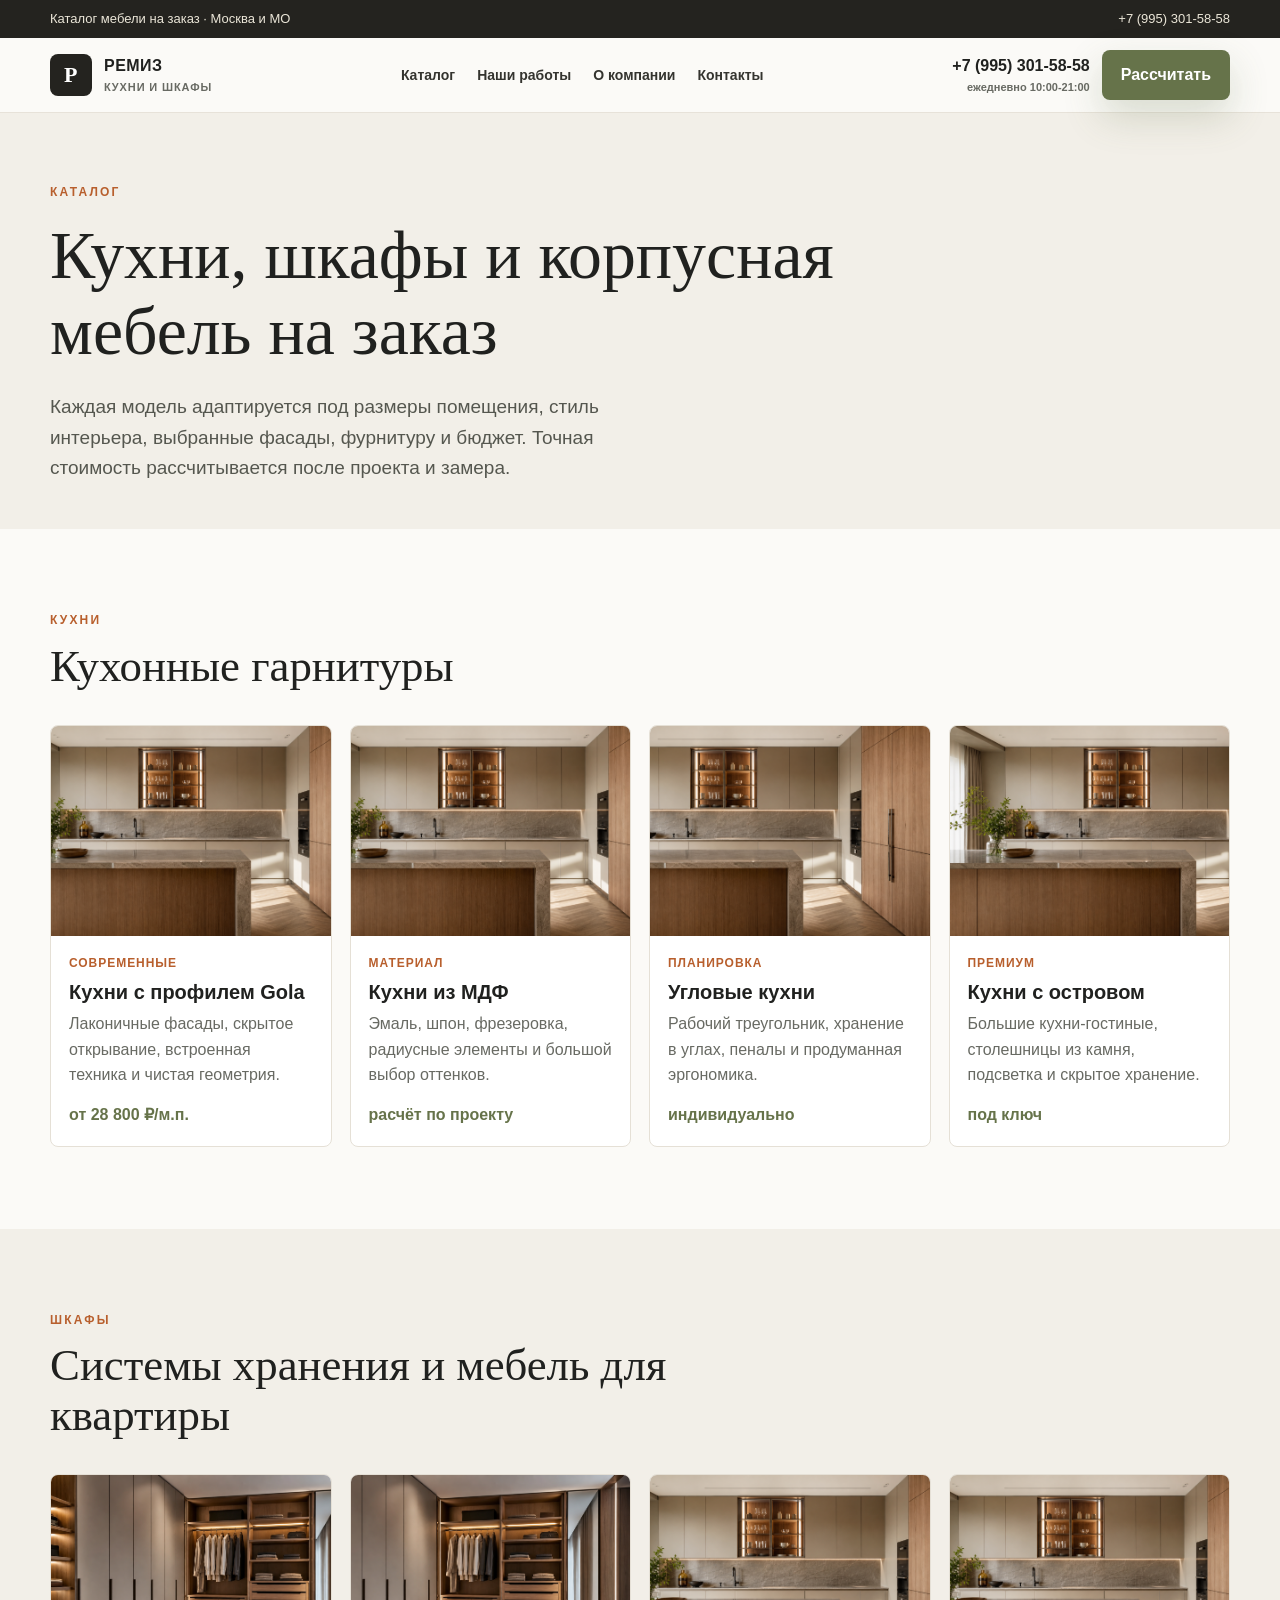
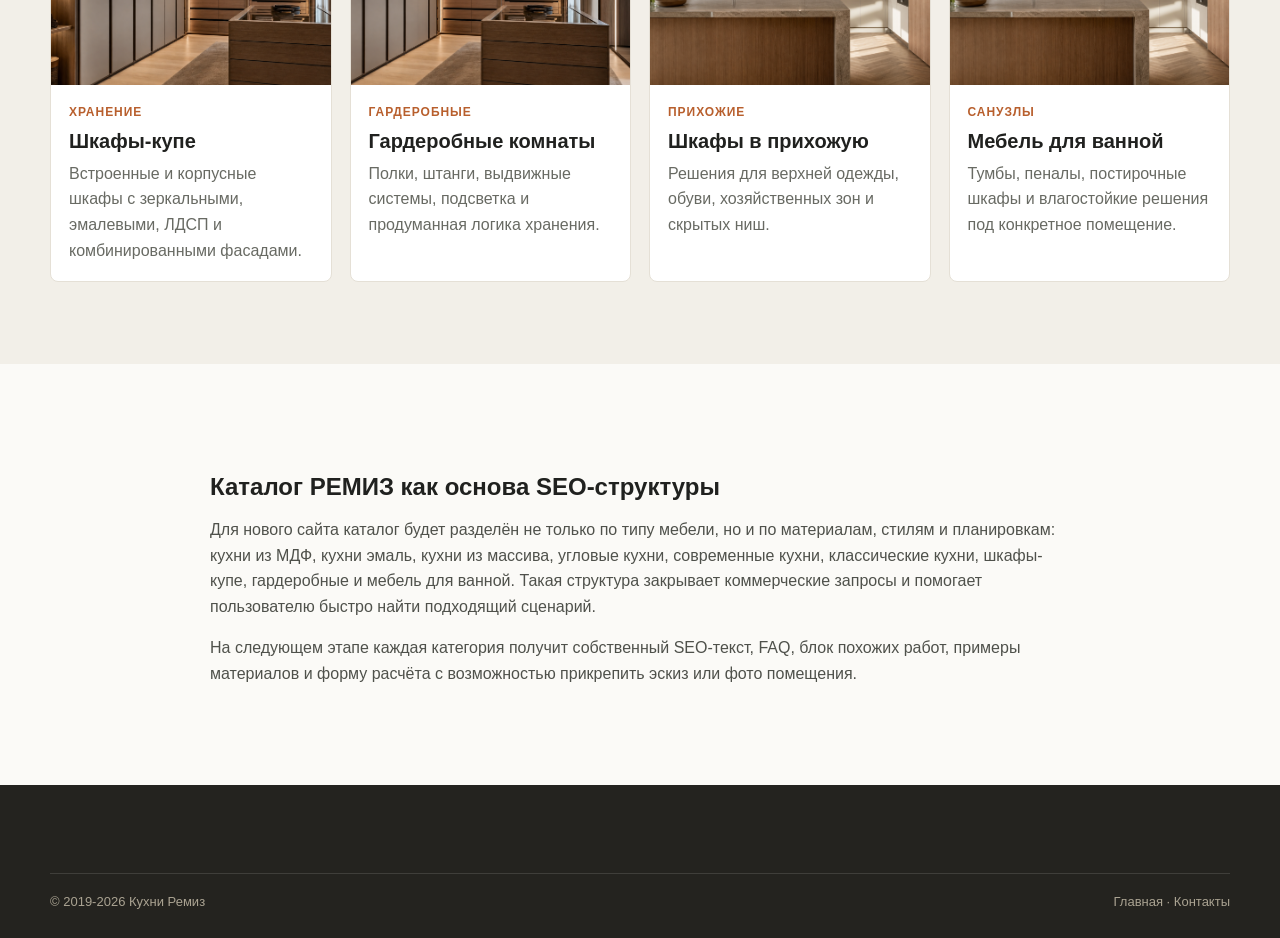
==== catalog/index.html @ f4a96357 "Launch Remiz website" ====
<!doctype html>
<html lang="ru">
<head>
  <meta charset="utf-8">
  <meta name="viewport" content="width=device-width, initial-scale=1">
  <title>Каталог кухонь и шкафов на заказ РЕМИЗ в Москве</title>
  <meta name="description" content="Каталог мебели РЕМИЗ: кухни, шкафы, гардеробные, прихожие, мебель для ванной и гостиные по индивидуальным размерам в Москве и МО.">
  <link rel="canonical" href="https://remizmebel.ru/catalog/">
  <link rel="stylesheet" href="../assets/css/remiz.css">
</head>
<body>
  <div class="topline"><div class="wrap"><span>Каталог мебели на заказ · Москва и МО</span><span>+7 (995) 301-58-58</span></div></div>
  <header class="site-header">
    <div class="wrap nav">
      <a class="brand" href="../"><span class="brand-mark">Р</span><span>РЕМИЗ<small>кухни и шкафы</small></span></a>
      <nav class="menu" aria-label="Главное меню"><a href="../catalog/">Каталог</a><a href="../portfolio/">Наши работы</a><a href="../o-kompanii/">О компании</a><a href="../kontakty/">Контакты</a></nav>
      <div class="header-actions"><a class="phone" href="tel:+79953015858">+7 (995) 301-58-58<small>ежедневно 10:00-21:00</small></a><a class="btn btn-primary" href="../#request">Рассчитать</a><button class="burger" type="button" aria-label="Открыть меню">☰</button></div>
    </div>
  </header>
  <main>
    <section class="page-hero">
      <div class="wrap">
        <div class="eyebrow">Каталог</div>
        <h1>Кухни, шкафы и корпусная мебель на заказ</h1>
        <p class="lead">Каждая модель адаптируется под размеры помещения, стиль интерьера, выбранные фасады, фурнитуру и бюджет. Точная стоимость рассчитывается после проекта и замера.</p>
      </div>
    </section>
    <section class="section">
      <div class="wrap">
        <div class="section-head"><div><div class="eyebrow">Кухни</div><h2>Кухонные гарнитуры</h2></div></div>
        <div class="catalog-grid">
          <article class="catalog-card"><div class="photo kitchen-1"></div><div class="body"><div class="meta">Современные</div><h3>Кухни с профилем Gola</h3><p>Лаконичные фасады, скрытое открывание, встроенная техника и чистая геометрия.</p><div class="price">от 28 800 ₽/м.п.</div></div></article>
          <article class="catalog-card"><div class="photo kitchen-2"></div><div class="body"><div class="meta">Материал</div><h3>Кухни из МДФ</h3><p>Эмаль, шпон, фрезеровка, радиусные элементы и большой выбор оттенков.</p><div class="price">расчёт по проекту</div></div></article>
          <article class="catalog-card"><div class="photo kitchen-3"></div><div class="body"><div class="meta">Планировка</div><h3>Угловые кухни</h3><p>Рабочий треугольник, хранение в углах, пеналы и продуманная эргономика.</p><div class="price">индивидуально</div></div></article>
          <article class="catalog-card"><div class="photo kitchen-4"></div><div class="body"><div class="meta">Премиум</div><h3>Кухни с островом</h3><p>Большие кухни-гостиные, столешницы из камня, подсветка и скрытое хранение.</p><div class="price">под ключ</div></div></article>
        </div>
      </div>
    </section>
    <section class="section section-soft">
      <div class="wrap">
        <div class="section-head"><div><div class="eyebrow">Шкафы</div><h2>Системы хранения и мебель для квартиры</h2></div></div>
        <div class="catalog-grid">
          <article class="catalog-card"><div class="photo kitchen-5"></div><div class="body"><div class="meta">Хранение</div><h3>Шкафы-купе</h3><p>Встроенные и корпусные шкафы с зеркальными, эмалевыми, ЛДСП и комбинированными фасадами.</p></div></article>
          <article class="catalog-card"><div class="photo kitchen-6"></div><div class="body"><div class="meta">Гардеробные</div><h3>Гардеробные комнаты</h3><p>Полки, штанги, выдвижные системы, подсветка и продуманная логика хранения.</p></div></article>
          <article class="catalog-card"><div class="photo kitchen-1"></div><div class="body"><div class="meta">Прихожие</div><h3>Шкафы в прихожую</h3><p>Решения для верхней одежды, обуви, хозяйственных зон и скрытых ниш.</p></div></article>
          <article class="catalog-card"><div class="photo kitchen-2"></div><div class="body"><div class="meta">Санузлы</div><h3>Мебель для ванной</h3><p>Тумбы, пеналы, постирочные шкафы и влагостойкие решения под конкретное помещение.</p></div></article>
        </div>
      </div>
    </section>
    <section class="section">
      <div class="wrap seo-text">
        <h2>Каталог РЕМИЗ как основа SEO-структуры</h2>
        <p>Для нового сайта каталог будет разделён не только по типу мебели, но и по материалам, стилям и планировкам: кухни из МДФ, кухни эмаль, кухни из массива, угловые кухни, современные кухни, классические кухни, шкафы-купе, гардеробные и мебель для ванной. Такая структура закрывает коммерческие запросы и помогает пользователю быстро найти подходящий сценарий.</p>
        <p>На следующем этапе каждая категория получит собственный SEO-текст, FAQ, блок похожих работ, примеры материалов и форму расчёта с возможностью прикрепить эскиз или фото помещения.</p>
      </div>
    </section>
  </main>
  <footer class="footer"><div class="wrap"><div class="footer-bottom"><span>© 2019-2026 Кухни Ремиз</span><span><a href="../">Главная</a> · <a href="../kontakty/">Контакты</a></span></div></div></footer>
  <script src="../assets/js/remiz.js" defer></script>
</body>
</html>
---- assets/css/remiz.css ----
:root {
  --ink: #20211f;
  --muted: #686a63;
  --line: #e5e0d6;
  --paper: #fbfaf7;
  --soft: #f2efe8;
  --dark: #24231f;
  --green: #66734a;
  --green-dark: #495535;
  --clay: #b85f2d;
  --gold: #c8a45d;
  --white: #fff;
  --radius: 8px;
  --shadow: 0 24px 70px rgba(36, 35, 31, .12);
}

* {
  box-sizing: border-box;
}

html {
  scroll-behavior: smooth;
}

body {
  margin: 0;
  color: var(--ink);
  background: var(--paper);
  font-family: Inter, "Segoe UI", Arial, sans-serif;
  line-height: 1.6;
  -webkit-font-smoothing: antialiased;
}

img {
  display: block;
  max-width: 100%;
}

a {
  color: inherit;
  text-decoration: none;
}

.wrap {
  width: min(1180px, calc(100% - 40px));
  margin: 0 auto;
}

.topline {
  background: var(--dark);
  color: #ebe6d8;
  font-size: 13px;
}

.topline .wrap {
  display: flex;
  min-height: 38px;
  align-items: center;
  justify-content: space-between;
  gap: 24px;
}

.site-header {
  position: sticky;
  top: 0;
  z-index: 20;
  background: rgba(251, 250, 247, .92);
  border-bottom: 1px solid rgba(229, 224, 214, .9);
  backdrop-filter: blur(16px);
}

.nav {
  display: flex;
  min-height: 74px;
  align-items: center;
  gap: 28px;
}

.brand {
  display: inline-flex;
  align-items: center;
  gap: 12px;
  min-width: max-content;
  font-weight: 800;
  letter-spacing: .03em;
}

.brand-mark {
  display: grid;
  width: 42px;
  height: 42px;
  place-items: center;
  border-radius: var(--radius);
  background: var(--dark);
  color: var(--white);
  font-family: Georgia, serif;
  font-size: 22px;
}

.brand small {
  display: block;
  color: var(--muted);
  font-size: 11px;
  font-weight: 600;
  letter-spacing: .08em;
  text-transform: uppercase;
}

.menu {
  display: flex;
  flex: 1;
  justify-content: center;
  gap: 22px;
  font-size: 14px;
  font-weight: 700;
}

.menu a {
  color: #34342f;
}

.menu a:hover,
.footer a:hover {
  color: var(--clay);
}

.header-actions {
  display: flex;
  align-items: center;
  gap: 12px;
}

.phone {
  text-align: right;
  font-weight: 800;
}

.phone small {
  display: block;
  color: var(--muted);
  font-size: 11px;
  font-weight: 600;
}

.btn {
  display: inline-flex;
  min-height: 44px;
  align-items: center;
  justify-content: center;
  border: 1px solid transparent;
  border-radius: var(--radius);
  padding: 11px 18px;
  font-weight: 800;
  cursor: pointer;
  transition: transform .18s ease, box-shadow .18s ease, background .18s ease;
}

.btn:hover {
  transform: translateY(-1px);
}

.btn-primary {
  background: var(--green);
  color: var(--white);
  box-shadow: 0 16px 38px rgba(102, 115, 74, .24);
}

.btn-primary:hover {
  background: var(--green-dark);
}

.btn-dark {
  background: var(--dark);
  color: var(--white);
}

.btn-outline {
  border-color: var(--dark);
  background: transparent;
  color: var(--dark);
}

.btn-light {
  background: var(--white);
  color: var(--dark);
}

.burger {
  display: none;
  width: 44px;
  height: 44px;
  border: 1px solid var(--line);
  border-radius: var(--radius);
  background: var(--white);
  font-size: 22px;
}

.hero {
  position: relative;
  overflow: hidden;
  background: linear-gradient(180deg, #f7f3ea 0%, var(--paper) 100%);
}

.hero-grid {
  display: grid;
  min-height: 660px;
  grid-template-columns: .92fr 1.08fr;
  align-items: center;
  gap: 44px;
  padding: 54px 0 42px;
}

.eyebrow {
  color: var(--clay);
  font-size: 12px;
  font-weight: 900;
  letter-spacing: .18em;
  text-transform: uppercase;
}

h1,
h2,
h3 {
  margin: 0;
  line-height: 1.12;
}

h1,
.display {
  font-family: Georgia, "Times New Roman", serif;
  font-weight: 500;
}

h1 {
  max-width: 700px;
  margin-top: 16px;
  font-size: clamp(38px, 5.3vw, 72px);
}

h1 span,
h2 span {
  color: var(--green);
}

.lead {
  max-width: 610px;
  margin: 22px 0 0;
  color: #55574f;
  font-size: 19px;
}

.hero-actions {
  display: flex;
  flex-wrap: wrap;
  gap: 12px;
  margin-top: 30px;
}

.hero-facts {
  display: grid;
  grid-template-columns: repeat(3, 1fr);
  gap: 12px;
  margin-top: 34px;
}

.fact {
  border: 1px solid var(--line);
  border-radius: var(--radius);
  background: rgba(255, 255, 255, .7);
  padding: 16px;
}

.fact b {
  display: block;
  color: var(--dark);
  font-size: 20px;
}

.fact span {
  color: var(--muted);
  font-size: 13px;
}

.hero-photo {
  position: relative;
  overflow: hidden;
  min-height: 510px;
  border-radius: 0 0 0 64px;
  box-shadow: var(--shadow);
}

.hero-photo img {
  width: 100%;
  height: 100%;
  min-height: 510px;
  object-fit: cover;
}

.hero-badge {
  position: absolute;
  right: 18px;
  bottom: 18px;
  width: min(330px, calc(100% - 36px));
  border: 1px solid rgba(255, 255, 255, .55);
  border-radius: var(--radius);
  background: rgba(255, 255, 255, .86);
  padding: 18px;
  backdrop-filter: blur(12px);
}

.hero-badge b {
  display: block;
  margin-bottom: 4px;
}

.section {
  padding: 82px 0;
}

.section-soft {
  background: var(--soft);
}

.section-dark {
  background: var(--dark);
  color: var(--white);
}

.section-head {
  display: flex;
  align-items: end;
  justify-content: space-between;
  gap: 24px;
  margin-bottom: 34px;
}

.section-head h2 {
  max-width: 720px;
  margin-top: 10px;
  font-family: Georgia, "Times New Roman", serif;
  font-size: clamp(29px, 3.5vw, 46px);
  font-weight: 500;
}

.section-head p {
  max-width: 520px;
  margin: 10px 0 0;
  color: var(--muted);
}

.section-dark .section-head p,
.section-dark .muted {
  color: #c7c1b3;
}

.trust-grid,
.audience-grid,
.catalog-grid,
.portfolio-grid,
.material-grid,
.review-grid,
.blog-grid {
  display: grid;
  gap: 18px;
}

.trust-grid {
  grid-template-columns: repeat(4, 1fr);
}

.trust-item,
.audience,
.catalog-card,
.project-card,
.material,
.review,
.article,
.contact-panel,
.form-panel {
  border: 1px solid var(--line);
  border-radius: var(--radius);
  background: var(--white);
}

.trust-item {
  padding: 24px;
}

.trust-item .num {
  color: var(--green);
  font-family: Georgia, serif;
  font-size: 34px;
}

.trust-item h3 {
  margin: 8px 0 6px;
  font-size: 18px;
}

.trust-item p,
.catalog-card p,
.project-card p,
.material p,
.review p,
.article p,
.contact-panel p {
  color: var(--muted);
  margin: 0;
}

.audience-grid {
  grid-template-columns: repeat(3, 1fr);
}

.audience {
  padding: 28px;
  background: transparent;
}

.audience h3 {
  margin-bottom: 10px;
  font-size: 24px;
}

.catalog-grid {
  grid-template-columns: repeat(4, 1fr);
}

.catalog-card {
  overflow: hidden;
}

.photo {
  min-height: 210px;
  background: var(--soft) center / cover;
}

.photo.kitchen-1 { background-image: url("../images/kitchen-modern-placeholder.png"); }
.photo.kitchen-2 { background-image: url("../images/kitchen-modern-placeholder.png"); background-position: center 42%; }
.photo.kitchen-3 { background-image: url("../images/kitchen-modern-placeholder.png"); background-position: right center; }
.photo.kitchen-4 { background-image: url("../images/kitchen-modern-placeholder.png"); background-position: left center; }
.photo.kitchen-5 { background-image: url("../images/wardrobe-placeholder.png"); }
.photo.kitchen-6 { background-image: url("../images/wardrobe-placeholder.png"); background-position: right center; }

.catalog-card .body,
.project-card .body,
.article .body {
  padding: 18px;
}

.meta {
  color: var(--clay);
  font-size: 12px;
  font-weight: 900;
  letter-spacing: .08em;
  text-transform: uppercase;
}

.catalog-card h3,
.project-card h3,
.article h3 {
  margin: 8px 0 8px;
  font-size: 20px;
}

.price {
  margin-top: 14px;
  color: var(--green);
  font-weight: 900;
}

.portfolio-grid {
  grid-template-columns: repeat(3, 1fr);
}

.project-card {
  overflow: hidden;
}

.project-card .specs {
  display: grid;
  gap: 8px;
  margin-top: 14px;
  color: var(--muted);
  font-size: 14px;
}

.calculator {
  display: grid;
  grid-template-columns: .9fr 1.1fr;
  gap: 34px;
  align-items: start;
}

.calc-panel {
  border-radius: var(--radius);
  background: var(--white);
  padding: 26px;
  color: var(--ink);
  box-shadow: var(--shadow);
}

.calc-row {
  margin-top: 18px;
}

.calc-row label {
  display: block;
  margin-bottom: 8px;
  font-size: 13px;
  font-weight: 900;
}

.chips {
  display: flex;
  flex-wrap: wrap;
  gap: 8px;
}

.chip {
  border: 1px solid var(--line);
  border-radius: var(--radius);
  background: var(--paper);
  padding: 9px 12px;
  font-weight: 800;
  cursor: pointer;
}

.chip.is-active {
  border-color: var(--green);
  background: #eef2e4;
  color: var(--green-dark);
}

.range-line {
  display: flex;
  align-items: center;
  justify-content: space-between;
  gap: 14px;
  margin-top: 22px;
  border-top: 1px solid var(--line);
  padding-top: 18px;
}

.range-line strong {
  color: var(--green);
  font-size: 28px;
}

.steps {
  display: grid;
  gap: 12px;
}

.step {
  display: grid;
  grid-template-columns: 48px 1fr;
  gap: 14px;
  align-items: start;
}

.step b {
  display: grid;
  width: 48px;
  height: 48px;
  place-items: center;
  border: 1px solid rgba(255, 255, 255, .16);
  border-radius: 50%;
  color: var(--gold);
  font-family: Georgia, serif;
}

.step h3 {
  color: var(--white);
  font-size: 18px;
}

.material-grid {
  grid-template-columns: repeat(3, 1fr);
}

.material {
  padding: 22px;
}

.material h3 {
  margin-bottom: 8px;
}

.review-grid {
  grid-template-columns: repeat(3, 1fr);
}

.review {
  padding: 24px;
}

.stars {
  color: var(--clay);
  letter-spacing: .1em;
  font-weight: 900;
}

.review footer {
  margin-top: 18px;
  color: var(--ink);
  font-weight: 900;
}

.blog-grid {
  grid-template-columns: 1.2fr 1fr 1fr;
}

.article {
  padding: 0;
}

.article.featured {
  grid-row: span 2;
}

.article.featured .photo {
  min-height: 320px;
}

.cta-band {
  display: grid;
  grid-template-columns: 1fr auto;
  gap: 24px;
  align-items: center;
  border-radius: var(--radius);
  background: var(--green);
  color: var(--white);
  padding: 34px;
}

.cta-band h2 {
  font-family: Georgia, serif;
  font-size: clamp(28px, 3vw, 40px);
}

.contact-grid {
  display: grid;
  grid-template-columns: .9fr 1.1fr;
  gap: 22px;
}

.contact-panel,
.form-panel {
  padding: 28px;
}

.contact-line {
  padding: 16px 0;
  border-top: 1px solid var(--line);
}

.contact-line b {
  display: block;
}

.contact-line span {
  color: var(--muted);
}

.form-grid {
  display: grid;
  grid-template-columns: 1fr 1fr;
  gap: 14px;
}

.field {
  display: grid;
  gap: 7px;
}

.field.full {
  grid-column: 1 / -1;
}

.field label {
  font-size: 13px;
  font-weight: 900;
}

.field input,
.field select,
.field textarea {
  width: 100%;
  border: 1px solid var(--line);
  border-radius: var(--radius);
  background: var(--paper);
  padding: 13px 12px;
  color: var(--ink);
  font: inherit;
}

.field input:focus,
.field select:focus,
.field textarea:focus {
  outline: 2px solid rgba(102, 115, 74, .22);
  border-color: var(--green);
}

.policy {
  color: var(--muted);
  font-size: 12px;
}

.page-hero {
  padding: 70px 0 46px;
  background: var(--soft);
}

.page-hero h1 {
  max-width: 850px;
}

.seo-text {
  max-width: 860px;
  color: #4f514b;
}

.seo-text h2,
.seo-text h3 {
  margin-top: 28px;
  color: var(--ink);
}

.footer {
  background: var(--dark);
  color: #d7d0c0;
  padding: 54px 0 26px;
}

.footer-grid {
  display: grid;
  grid-template-columns: 1.4fr 1fr 1fr 1fr;
  gap: 30px;
}

.footer h3 {
  color: var(--white);
  font-size: 16px;
}

.footer ul {
  margin: 14px 0 0;
  padding: 0;
  list-style: none;
}

.footer li {
  margin: 8px 0;
}

.footer-bottom {
  display: flex;
  justify-content: space-between;
  gap: 20px;
  margin-top: 34px;
  border-top: 1px solid rgba(255, 255, 255, .12);
  padding-top: 18px;
  color: #aaa392;
  font-size: 13px;
}

@media (max-width: 980px) {
  .menu,
  .phone {
    display: none;
  }

  .burger {
    display: inline-grid;
    place-items: center;
  }

  .menu.is-open {
    position: absolute;
    top: 74px;
    right: 20px;
    left: 20px;
    display: grid;
    justify-content: stretch;
    gap: 0;
    border: 1px solid var(--line);
    border-radius: var(--radius);
    background: var(--white);
    box-shadow: var(--shadow);
  }

  .menu.is-open a {
    padding: 14px 18px;
    border-bottom: 1px solid var(--line);
  }

  .hero-grid,
  .calculator,
  .contact-grid {
    grid-template-columns: 1fr;
  }

  .hero-grid {
    min-height: auto;
  }

  .hero-photo,
  .hero-photo img {
    min-height: 420px;
  }

  .trust-grid,
  .catalog-grid,
  .portfolio-grid,
  .material-grid,
  .review-grid,
  .blog-grid,
  .footer-grid {
    grid-template-columns: 1fr 1fr;
  }

  .audience-grid {
    grid-template-columns: 1fr;
  }

  .article.featured {
    grid-row: auto;
  }
}

@media (max-width: 640px) {
  .wrap {
    width: min(100% - 28px, 1180px);
  }

  .topline .wrap,
  .section-head,
  .cta-band,
  .footer-bottom,
  .range-line {
    align-items: start;
    flex-direction: column;
    display: flex;
  }

  .hero-grid {
    padding-top: 34px;
  }

  .hero-facts,
  .trust-grid,
  .catalog-grid,
  .portfolio-grid,
  .material-grid,
  .review-grid,
  .blog-grid,
  .footer-grid,
  .form-grid {
    grid-template-columns: 1fr;
  }

  .header-actions .btn {
    display: none;
  }

  .section {
    padding: 58px 0;
  }
}
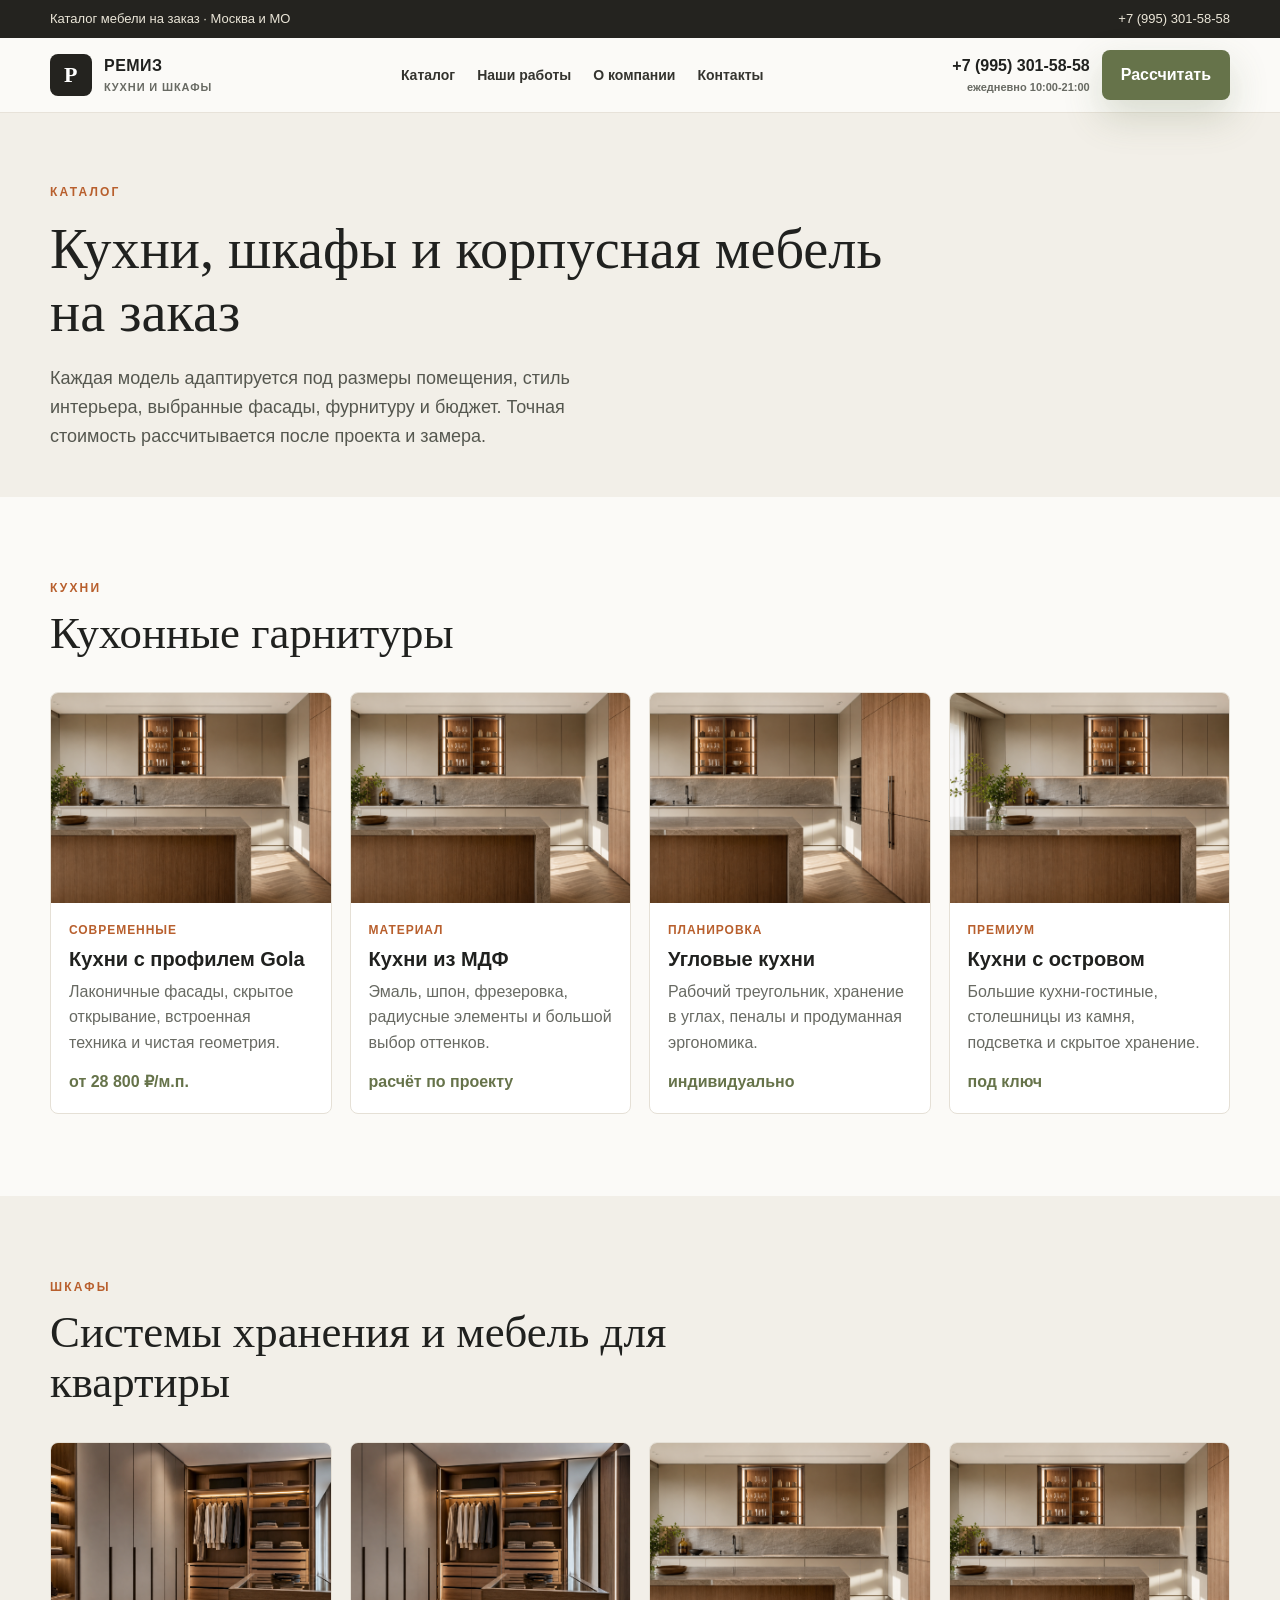
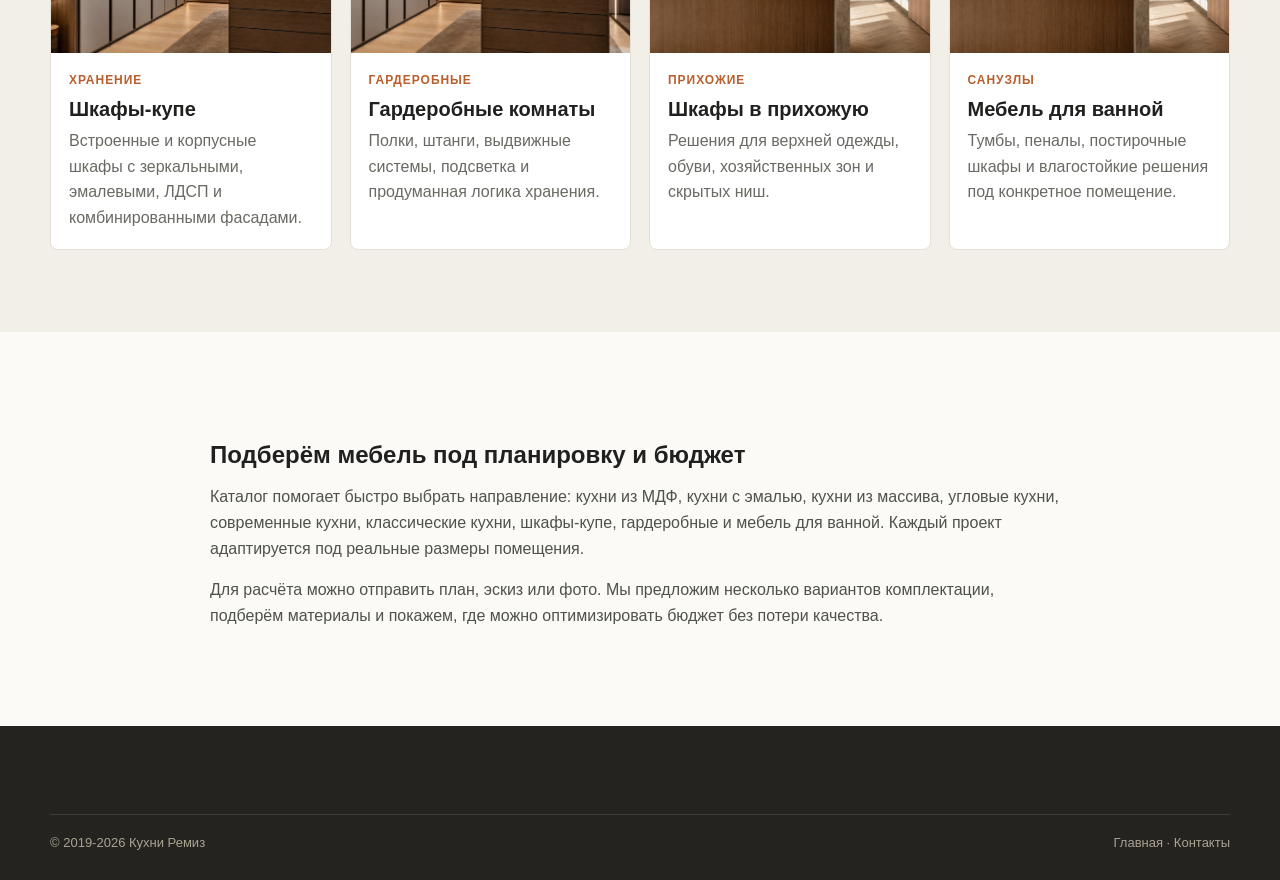
==== commit 05d7e5f8: "Polish homepage copy and layout" ====
--- a/catalog/index.html
+++ b/catalog/index.html
@@ -48,10 +48,10 @@
       </div>
     </section>
     <section class="section">
-      <div class="wrap seo-text">
-        <h2>Каталог РЕМИЗ как основа SEO-структуры</h2>
-        <p>Для нового сайта каталог будет разделён не только по типу мебели, но и по материалам, стилям и планировкам: кухни из МДФ, кухни эмаль, кухни из массива, угловые кухни, современные кухни, классические кухни, шкафы-купе, гардеробные и мебель для ванной. Такая структура закрывает коммерческие запросы и помогает пользователю быстро найти подходящий сценарий.</p>
-        <p>На следующем этапе каждая категория получит собственный SEO-текст, FAQ, блок похожих работ, примеры материалов и форму расчёта с возможностью прикрепить эскиз или фото помещения.</p>
+      <div class="wrap content-text">
+        <h2>Подберём мебель под планировку и бюджет</h2>
+        <p>Каталог помогает быстро выбрать направление: кухни из МДФ, кухни с эмалью, кухни из массива, угловые кухни, современные кухни, классические кухни, шкафы-купе, гардеробные и мебель для ванной. Каждый проект адаптируется под реальные размеры помещения.</p>
+        <p>Для расчёта можно отправить план, эскиз или фото. Мы предложим несколько вариантов комплектации, подберём материалы и покажем, где можно оптимизировать бюджет без потери качества.</p>
       </div>
     </section>
   </main>
--- a/assets/css/remiz.css
+++ b/assets/css/remiz.css
@@ -203,11 +203,11 @@
 
 .hero-grid {
   display: grid;
-  min-height: 660px;
-  grid-template-columns: .92fr 1.08fr;
-  align-items: center;
-  gap: 44px;
-  padding: 54px 0 42px;
+  min-height: 600px;
+  grid-template-columns: .86fr 1.14fr;
+  align-items: start;
+  gap: 34px;
+  padding: 46px 0 44px;
 }
 
 .eyebrow {
@@ -232,9 +232,9 @@
 }
 
 h1 {
-  max-width: 700px;
+  max-width: 640px;
   margin-top: 16px;
-  font-size: clamp(38px, 5.3vw, 72px);
+  font-size: clamp(34px, 4.4vw, 60px);
 }
 
 h1 span,
@@ -243,17 +243,18 @@
 }
 
 .lead {
-  max-width: 610px;
-  margin: 22px 0 0;
+  max-width: 560px;
+  margin: 20px 0 0;
   color: #55574f;
-  font-size: 19px;
+  font-size: 18px;
 }
 
 .hero-actions {
   display: flex;
   flex-wrap: wrap;
   gap: 12px;
-  margin-top: 30px;
+  align-items: center;
+  margin-top: 28px;
 }
 
 .hero-facts {
@@ -284,15 +285,16 @@
 .hero-photo {
   position: relative;
   overflow: hidden;
-  min-height: 510px;
-  border-radius: 0 0 0 64px;
+  min-height: 480px;
+  margin-top: 12px;
+  border-radius: 0 0 0 48px;
   box-shadow: var(--shadow);
 }
 
 .hero-photo img {
   width: 100%;
   height: 100%;
-  min-height: 510px;
+  min-height: 480px;
   object-fit: cover;
 }
 
@@ -326,6 +328,12 @@
   color: var(--white);
 }
 
+.section-calc {
+  background:
+    linear-gradient(135deg, rgba(102, 115, 74, .1), rgba(184, 95, 45, .08)),
+    var(--soft);
+}
+
 .section-head {
   display: flex;
   align-items: end;
@@ -351,6 +359,10 @@
 .section-dark .section-head p,
 .section-dark .muted {
   color: #c7c1b3;
+}
+
+.section-calc .muted {
+  color: #5d6058;
 }
 
 .trust-grid,
@@ -487,15 +499,23 @@
 
 .calculator {
   display: grid;
-  grid-template-columns: .9fr 1.1fr;
-  gap: 34px;
-  align-items: start;
+  grid-template-columns: .92fr 1.08fr;
+  gap: 30px;
+  align-items: stretch;
+}
+
+.calculator > div:first-child {
+  border: 1px solid var(--line);
+  border-radius: var(--radius);
+  background: rgba(255, 255, 255, .64);
+  padding: 30px;
 }
 
 .calc-panel {
+  align-self: center;
   border-radius: var(--radius);
   background: var(--white);
-  padding: 26px;
+  padding: 30px;
   color: var(--ink);
   box-shadow: var(--shadow);
 }
@@ -543,13 +563,16 @@
 }
 
 .range-line strong {
+  display: block;
   color: var(--green);
   font-size: 28px;
+  line-height: 1.15;
 }
 
 .steps {
   display: grid;
-  gap: 12px;
+  gap: 14px;
+  margin-top: 26px;
 }
 
 .step {
@@ -564,14 +587,16 @@
   width: 48px;
   height: 48px;
   place-items: center;
-  border: 1px solid rgba(255, 255, 255, .16);
+  border: 1px solid rgba(102, 115, 74, .3);
   border-radius: 50%;
-  color: var(--gold);
+  background: #eef2e4;
+  color: var(--green-dark);
   font-family: Georgia, serif;
+  font-weight: 800;
 }
 
 .step h3 {
-  color: var(--white);
+  color: var(--ink);
   font-size: 18px;
 }
 
@@ -647,7 +672,8 @@
 
 .contact-panel,
 .form-panel {
-  padding: 28px;
+  padding: 30px;
+  box-shadow: 0 18px 55px rgba(36, 35, 31, .06);
 }
 
 .contact-line {
@@ -695,6 +721,15 @@
   font: inherit;
 }
 
+.field textarea {
+  min-height: 128px;
+  resize: vertical;
+}
+
+.form-panel .btn {
+  margin-top: 2px;
+}
+
 .field input:focus,
 .field select:focus,
 .field textarea:focus {
@@ -705,6 +740,7 @@
 .policy {
   color: var(--muted);
   font-size: 12px;
+  margin: 12px 0 0;
 }
 
 .page-hero {
@@ -716,13 +752,13 @@
   max-width: 850px;
 }
 
-.seo-text {
+.content-text {
   max-width: 860px;
   color: #4f514b;
 }
 
-.seo-text h2,
-.seo-text h3 {
+.content-text h2,
+.content-text h3 {
   margin-top: 28px;
   color: var(--ink);
 }
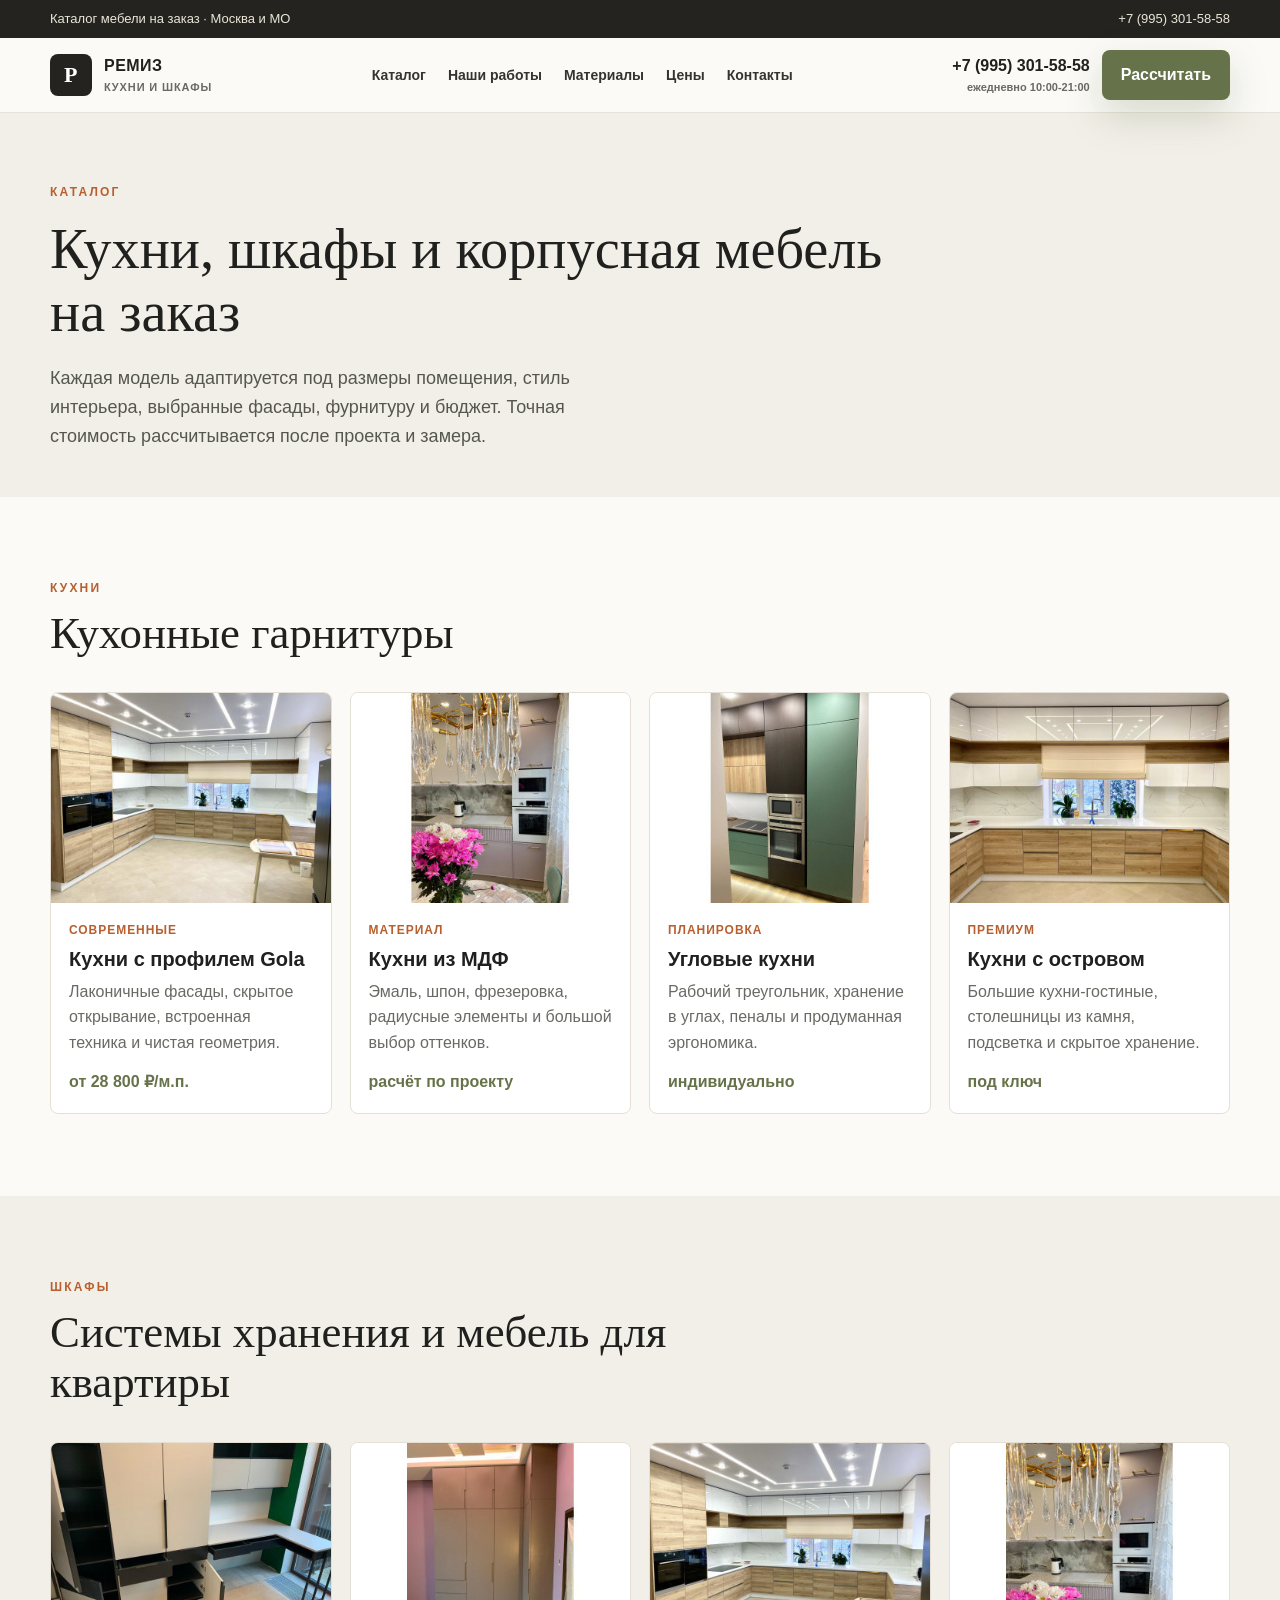
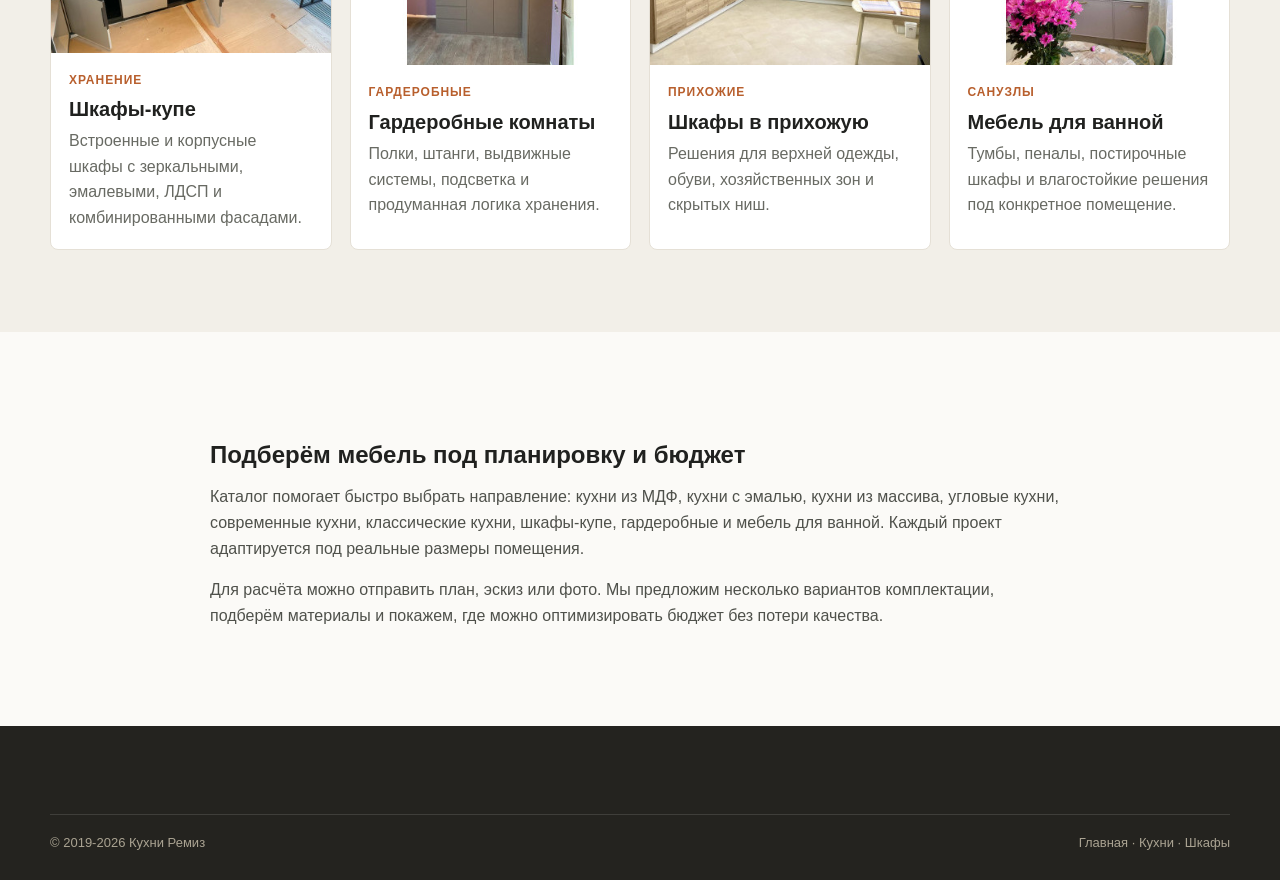
==== commit 41920b10: "Build SEO section structure" ====
--- a/catalog/index.html
+++ b/catalog/index.html
@@ -13,7 +13,7 @@
   <header class="site-header">
     <div class="wrap nav">
       <a class="brand" href="../"><span class="brand-mark">Р</span><span>РЕМИЗ<small>кухни и шкафы</small></span></a>
-      <nav class="menu" aria-label="Главное меню"><a href="../catalog/">Каталог</a><a href="../portfolio/">Наши работы</a><a href="../o-kompanii/">О компании</a><a href="../kontakty/">Контакты</a></nav>
+      <nav class="menu" aria-label="Главное меню"><a href="../catalog/">Каталог</a><a href="../portfolio/">Наши работы</a><a href="../materialy/">Материалы</a><a href="../ceny/">Цены</a><a href="../kontakty/">Контакты</a></nav>
       <div class="header-actions"><a class="phone" href="tel:+79953015858">+7 (995) 301-58-58<small>ежедневно 10:00-21:00</small></a><a class="btn btn-primary" href="../#request">Рассчитать</a><button class="burger" type="button" aria-label="Открыть меню">☰</button></div>
     </div>
   </header>
@@ -29,10 +29,10 @@
       <div class="wrap">
         <div class="section-head"><div><div class="eyebrow">Кухни</div><h2>Кухонные гарнитуры</h2></div></div>
         <div class="catalog-grid">
-          <article class="catalog-card"><div class="photo kitchen-1"></div><div class="body"><div class="meta">Современные</div><h3>Кухни с профилем Gola</h3><p>Лаконичные фасады, скрытое открывание, встроенная техника и чистая геометрия.</p><div class="price">от 28 800 ₽/м.п.</div></div></article>
-          <article class="catalog-card"><div class="photo kitchen-2"></div><div class="body"><div class="meta">Материал</div><h3>Кухни из МДФ</h3><p>Эмаль, шпон, фрезеровка, радиусные элементы и большой выбор оттенков.</p><div class="price">расчёт по проекту</div></div></article>
-          <article class="catalog-card"><div class="photo kitchen-3"></div><div class="body"><div class="meta">Планировка</div><h3>Угловые кухни</h3><p>Рабочий треугольник, хранение в углах, пеналы и продуманная эргономика.</p><div class="price">индивидуально</div></div></article>
-          <article class="catalog-card"><div class="photo kitchen-4"></div><div class="body"><div class="meta">Премиум</div><h3>Кухни с островом</h3><p>Большие кухни-гостиные, столешницы из камня, подсветка и скрытое хранение.</p><div class="price">под ключ</div></div></article>
+          <article class="catalog-card"><a class="card-link" href="kuhni/"><div class="photo kitchen-1"></div><div class="body"><div class="meta">Современные</div><h3>Кухни с профилем Gola</h3><p>Лаконичные фасады, скрытое открывание, встроенная техника и чистая геометрия.</p><div class="price">от 28 800 ₽/м.п.</div></div></a></article>
+          <article class="catalog-card"><a class="card-link" href="kuhni/"><div class="photo kitchen-2"></div><div class="body"><div class="meta">Материал</div><h3>Кухни из МДФ</h3><p>Эмаль, шпон, фрезеровка, радиусные элементы и большой выбор оттенков.</p><div class="price">расчёт по проекту</div></div></a></article>
+          <article class="catalog-card"><a class="card-link" href="kuhni/"><div class="photo kitchen-3"></div><div class="body"><div class="meta">Планировка</div><h3>Угловые кухни</h3><p>Рабочий треугольник, хранение в углах, пеналы и продуманная эргономика.</p><div class="price">индивидуально</div></div></a></article>
+          <article class="catalog-card"><a class="card-link" href="kuhni/"><div class="photo kitchen-4"></div><div class="body"><div class="meta">Премиум</div><h3>Кухни с островом</h3><p>Большие кухни-гостиные, столешницы из камня, подсветка и скрытое хранение.</p><div class="price">под ключ</div></div></a></article>
         </div>
       </div>
     </section>
@@ -40,10 +40,10 @@
       <div class="wrap">
         <div class="section-head"><div><div class="eyebrow">Шкафы</div><h2>Системы хранения и мебель для квартиры</h2></div></div>
         <div class="catalog-grid">
-          <article class="catalog-card"><div class="photo kitchen-5"></div><div class="body"><div class="meta">Хранение</div><h3>Шкафы-купе</h3><p>Встроенные и корпусные шкафы с зеркальными, эмалевыми, ЛДСП и комбинированными фасадами.</p></div></article>
-          <article class="catalog-card"><div class="photo kitchen-6"></div><div class="body"><div class="meta">Гардеробные</div><h3>Гардеробные комнаты</h3><p>Полки, штанги, выдвижные системы, подсветка и продуманная логика хранения.</p></div></article>
-          <article class="catalog-card"><div class="photo kitchen-1"></div><div class="body"><div class="meta">Прихожие</div><h3>Шкафы в прихожую</h3><p>Решения для верхней одежды, обуви, хозяйственных зон и скрытых ниш.</p></div></article>
-          <article class="catalog-card"><div class="photo kitchen-2"></div><div class="body"><div class="meta">Санузлы</div><h3>Мебель для ванной</h3><p>Тумбы, пеналы, постирочные шкафы и влагостойкие решения под конкретное помещение.</p></div></article>
+          <article class="catalog-card"><a class="card-link" href="shkafy/"><div class="photo kitchen-5"></div><div class="body"><div class="meta">Хранение</div><h3>Шкафы-купе</h3><p>Встроенные и корпусные шкафы с зеркальными, эмалевыми, ЛДСП и комбинированными фасадами.</p></div></a></article>
+          <article class="catalog-card"><a class="card-link" href="shkafy/"><div class="photo kitchen-6"></div><div class="body"><div class="meta">Гардеробные</div><h3>Гардеробные комнаты</h3><p>Полки, штанги, выдвижные системы, подсветка и продуманная логика хранения.</p></div></a></article>
+          <article class="catalog-card"><a class="card-link" href="shkafy/"><div class="photo kitchen-1"></div><div class="body"><div class="meta">Прихожие</div><h3>Шкафы в прихожую</h3><p>Решения для верхней одежды, обуви, хозяйственных зон и скрытых ниш.</p></div></a></article>
+          <article class="catalog-card"><a class="card-link" href="../#request"><div class="photo kitchen-2"></div><div class="body"><div class="meta">Санузлы</div><h3>Мебель для ванной</h3><p>Тумбы, пеналы, постирочные шкафы и влагостойкие решения под конкретное помещение.</p></div></a></article>
         </div>
       </div>
     </section>
@@ -55,7 +55,7 @@
       </div>
     </section>
   </main>
-  <footer class="footer"><div class="wrap"><div class="footer-bottom"><span>© 2019-2026 Кухни Ремиз</span><span><a href="../">Главная</a> · <a href="../kontakty/">Контакты</a></span></div></div></footer>
+  <footer class="footer"><div class="wrap"><div class="footer-bottom"><span>© 2019-2026 Кухни Ремиз</span><span><a href="../">Главная</a> · <a href="kuhni/">Кухни</a> · <a href="shkafy/">Шкафы</a></span></div></div></footer>
   <script src="../assets/js/remiz.js" defer></script>
 </body>
 </html>
--- a/assets/css/remiz.css
+++ b/assets/css/remiz.css
@@ -251,24 +251,30 @@
 
 .hero-actions {
   display: flex;
-  flex-wrap: wrap;
+  flex-wrap: nowrap;
   gap: 12px;
   align-items: center;
   margin-top: 28px;
 }
 
+.hero-actions .btn {
+  white-space: nowrap;
+}
+
 .hero-facts {
   display: grid;
+  grid-column: 1 / -1;
   grid-template-columns: repeat(3, 1fr);
-  gap: 12px;
-  margin-top: 34px;
+  gap: 18px;
+  margin-top: 4px;
 }
 
 .fact {
   border: 1px solid var(--line);
   border-radius: var(--radius);
   background: rgba(255, 255, 255, .7);
-  padding: 16px;
+  padding: 18px 22px;
+  min-height: 108px;
 }
 
 .fact b {
@@ -442,17 +448,24 @@
   overflow: hidden;
 }
 
+.card-link {
+  color: inherit;
+  display: grid;
+  min-height: 100%;
+  text-decoration: none;
+}
+
 .photo {
   min-height: 210px;
   background: var(--soft) center / cover;
 }
 
-.photo.kitchen-1 { background-image: url("../images/kitchen-modern-placeholder.png"); }
-.photo.kitchen-2 { background-image: url("../images/kitchen-modern-placeholder.png"); background-position: center 42%; }
-.photo.kitchen-3 { background-image: url("../images/kitchen-modern-placeholder.png"); background-position: right center; }
-.photo.kitchen-4 { background-image: url("../images/kitchen-modern-placeholder.png"); background-position: left center; }
-.photo.kitchen-5 { background-image: url("../images/wardrobe-placeholder.png"); }
-.photo.kitchen-6 { background-image: url("../images/wardrobe-placeholder.png"); background-position: right center; }
+.photo.kitchen-1 { background-image: url("../images/projects/real-kitchen-tss-1.jpg"); }
+.photo.kitchen-2 { background-image: url("../images/projects/real-kitchen-velvet-1.jpg"); background-position: center 42%; }
+.photo.kitchen-3 { background-image: url("../images/projects/real-kitchen-fenix-1.jpg"); background-position: center; }
+.photo.kitchen-4 { background-image: url("../images/projects/real-kitchen-tss-2.jpg"); background-position: center; }
+.photo.kitchen-5 { background-image: url("../images/projects/real-wardrobe-bravo-1.jpg"); background-position: center; }
+.photo.kitchen-6 { background-image: url("../images/projects/real-wardrobe-integro-1.jpg"); background-position: center; }
 
 .catalog-card .body,
 .project-card .body,
@@ -884,6 +897,10 @@
     padding-top: 34px;
   }
 
+  .hero-actions {
+    flex-wrap: wrap;
+  }
+
   .hero-facts,
   .trust-grid,
   .catalog-grid,
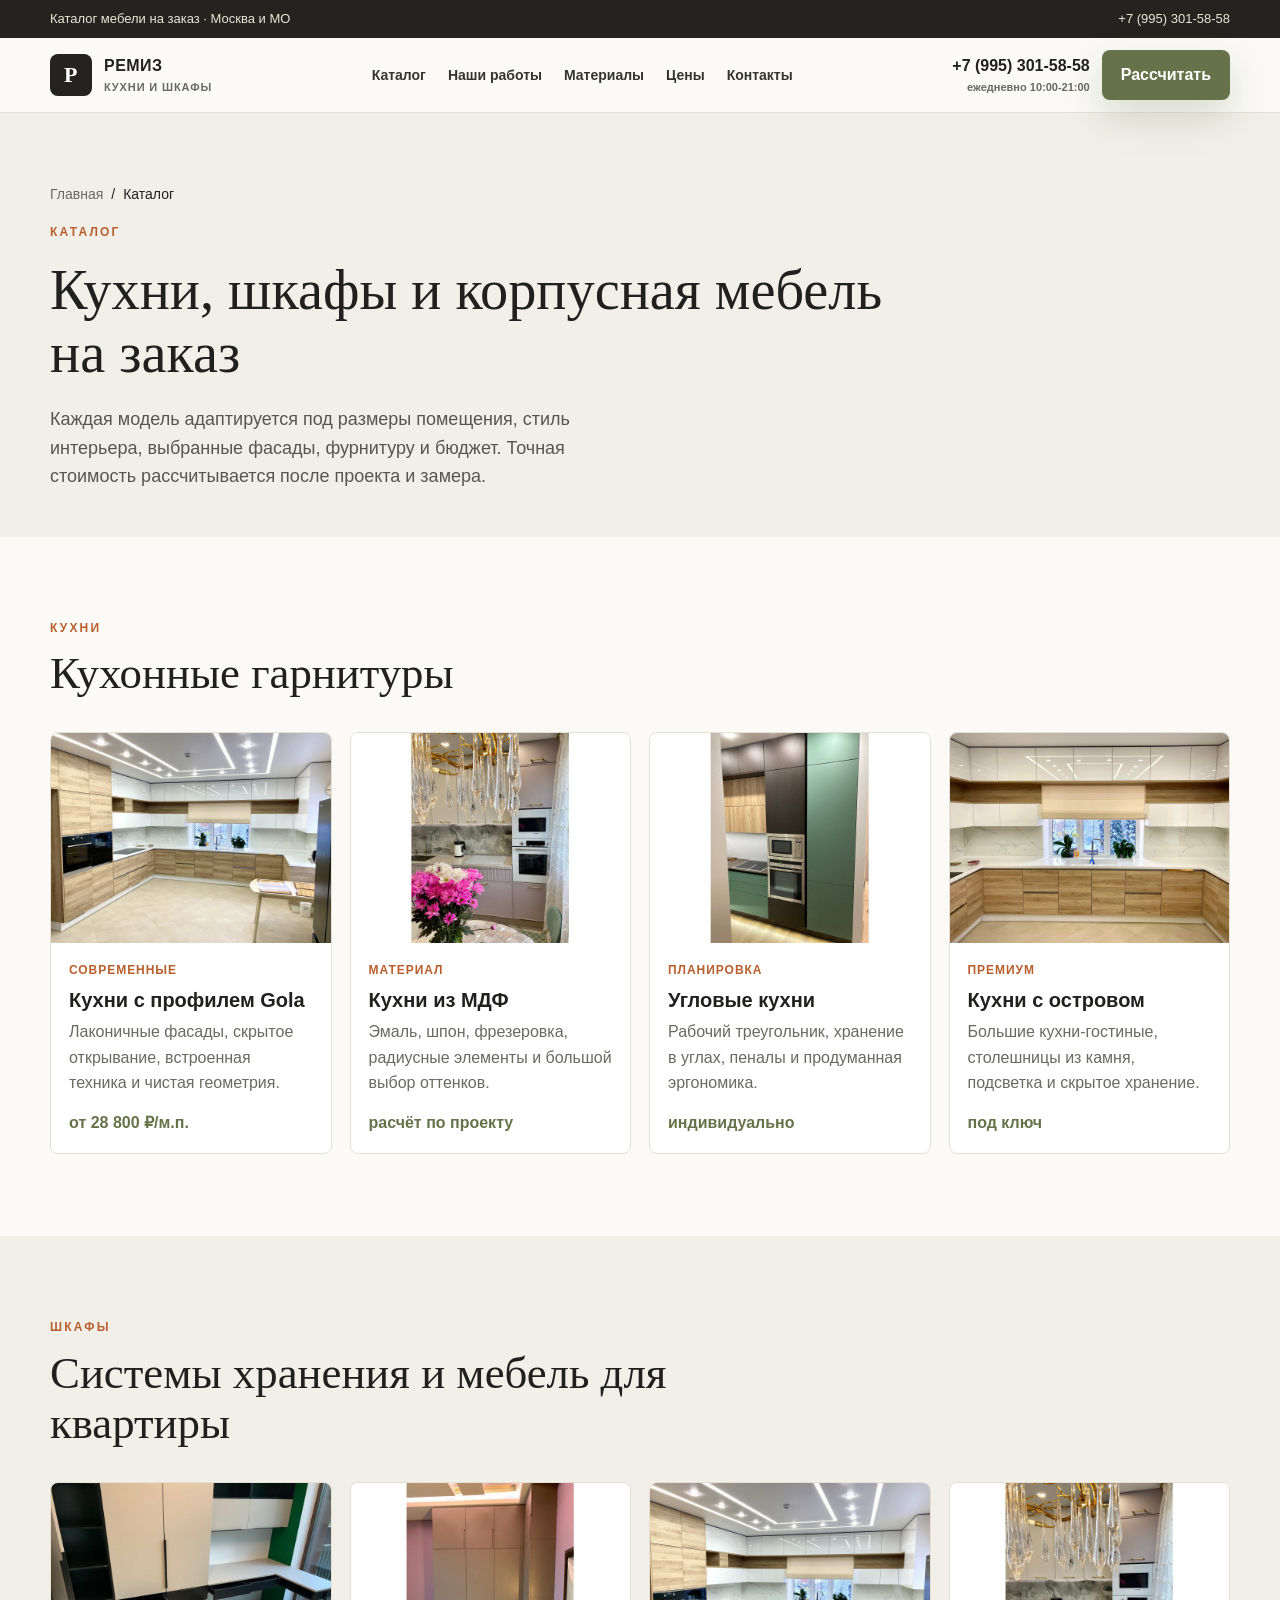
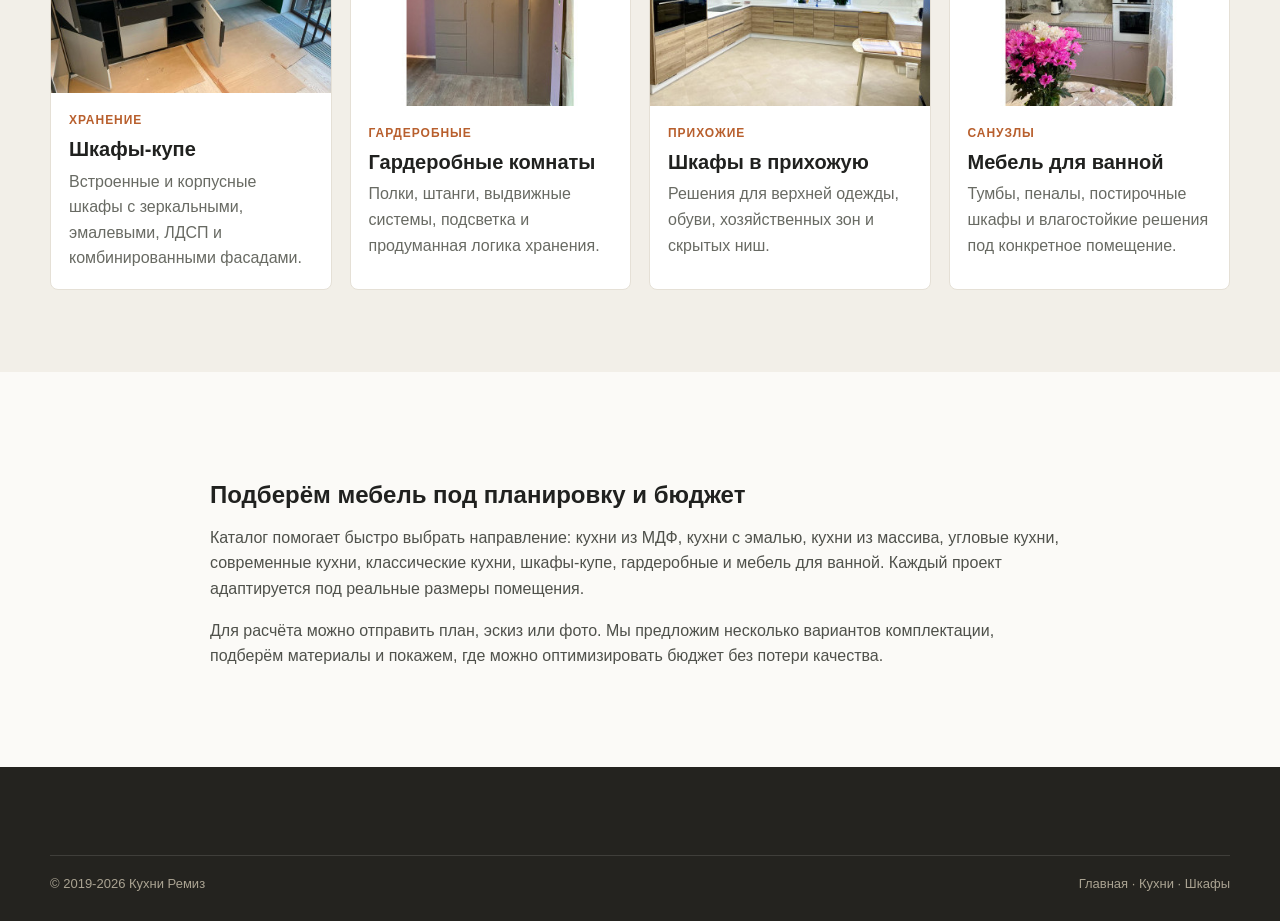
==== commit ff6204df: "Add breadcrumbs and social metadata" ====
--- a/catalog/index.html
+++ b/catalog/index.html
@@ -6,6 +6,21 @@
   <title>Каталог кухонь и шкафов на заказ РЕМИЗ в Москве</title>
   <meta name="description" content="Каталог мебели РЕМИЗ: кухни, шкафы, гардеробные, прихожие, мебель для ванной и гостиные по индивидуальным размерам в Москве и МО.">
   <link rel="canonical" href="https://remizmebel.ru/catalog/">
+  <meta property="og:title" content="Каталог кухонь и шкафов РЕМИЗ">
+  <meta property="og:description" content="Кухни, шкафы, гардеробные и корпусная мебель на заказ по индивидуальным размерам в Москве и МО.">
+  <meta property="og:type" content="website">
+  <meta property="og:url" content="https://remizmebel.ru/catalog/">
+  <meta property="og:image" content="https://remizmebel.ru/assets/images/projects/real-kitchen-tss-1.jpg">
+  <script type="application/ld+json">
+  {
+    "@context": "https://schema.org",
+    "@type": "BreadcrumbList",
+    "itemListElement": [
+      {"@type": "ListItem", "position": 1, "name": "Главная", "item": "https://remizmebel.ru/"},
+      {"@type": "ListItem", "position": 2, "name": "Каталог", "item": "https://remizmebel.ru/catalog/"}
+    ]
+  }
+  </script>
   <link rel="stylesheet" href="../assets/css/remiz.css">
 </head>
 <body>
@@ -20,6 +35,7 @@
   <main>
     <section class="page-hero">
       <div class="wrap">
+        <nav class="breadcrumbs" aria-label="Хлебные крошки"><a href="../">Главная</a><span>/</span><span>Каталог</span></nav>
         <div class="eyebrow">Каталог</div>
         <h1>Кухни, шкафы и корпусная мебель на заказ</h1>
         <p class="lead">Каждая модель адаптируется под размеры помещения, стиль интерьера, выбранные фасады, фурнитуру и бюджет. Точная стоимость рассчитывается после проекта и замера.</p>
--- a/assets/css/remiz.css
+++ b/assets/css/remiz.css
@@ -717,6 +717,13 @@
   grid-column: 1 / -1;
 }
 
+.hp-field {
+  position: absolute;
+  left: -9999px;
+  opacity: 0;
+  pointer-events: none;
+}
+
 .field label {
   font-size: 13px;
   font-weight: 900;
@@ -743,6 +750,11 @@
   margin-top: 2px;
 }
 
+.form-panel .btn:disabled {
+  cursor: wait;
+  opacity: .72;
+}
+
 .field input:focus,
 .field select:focus,
 .field textarea:focus {
@@ -756,9 +768,69 @@
   margin: 12px 0 0;
 }
 
+.form-status {
+  color: var(--green-dark);
+  font-size: 14px;
+  font-weight: 800;
+  margin: 12px 0 0;
+  min-height: 22px;
+}
+
+.contact-form-wide {
+  grid-column: 1 / -1;
+}
+
+.send-result {
+  align-items: center;
+  background: var(--soft);
+  display: flex;
+  min-height: 100vh;
+  padding: 24px;
+}
+
+.send-card {
+  background: var(--white);
+  border: 1px solid var(--line);
+  border-radius: var(--radius);
+  box-shadow: var(--shadow);
+  margin: 0 auto;
+  max-width: 640px;
+  padding: 34px;
+}
+
+.send-card h1 {
+  font-family: Georgia, serif;
+  font-size: clamp(34px, 6vw, 58px);
+  line-height: .98;
+  margin: 26px 0 16px;
+}
+
 .page-hero {
   padding: 70px 0 46px;
   background: var(--soft);
+}
+
+.breadcrumbs {
+  align-items: center;
+  color: var(--muted);
+  display: flex;
+  flex-wrap: wrap;
+  font-size: 14px;
+  gap: 8px;
+  margin: 0 0 18px;
+}
+
+.breadcrumbs a {
+  color: var(--muted);
+  text-decoration: none;
+}
+
+.breadcrumbs a:hover {
+  color: var(--green-dark);
+}
+
+.breadcrumbs span {
+  color: var(--ink);
 }
 
 .page-hero h1 {
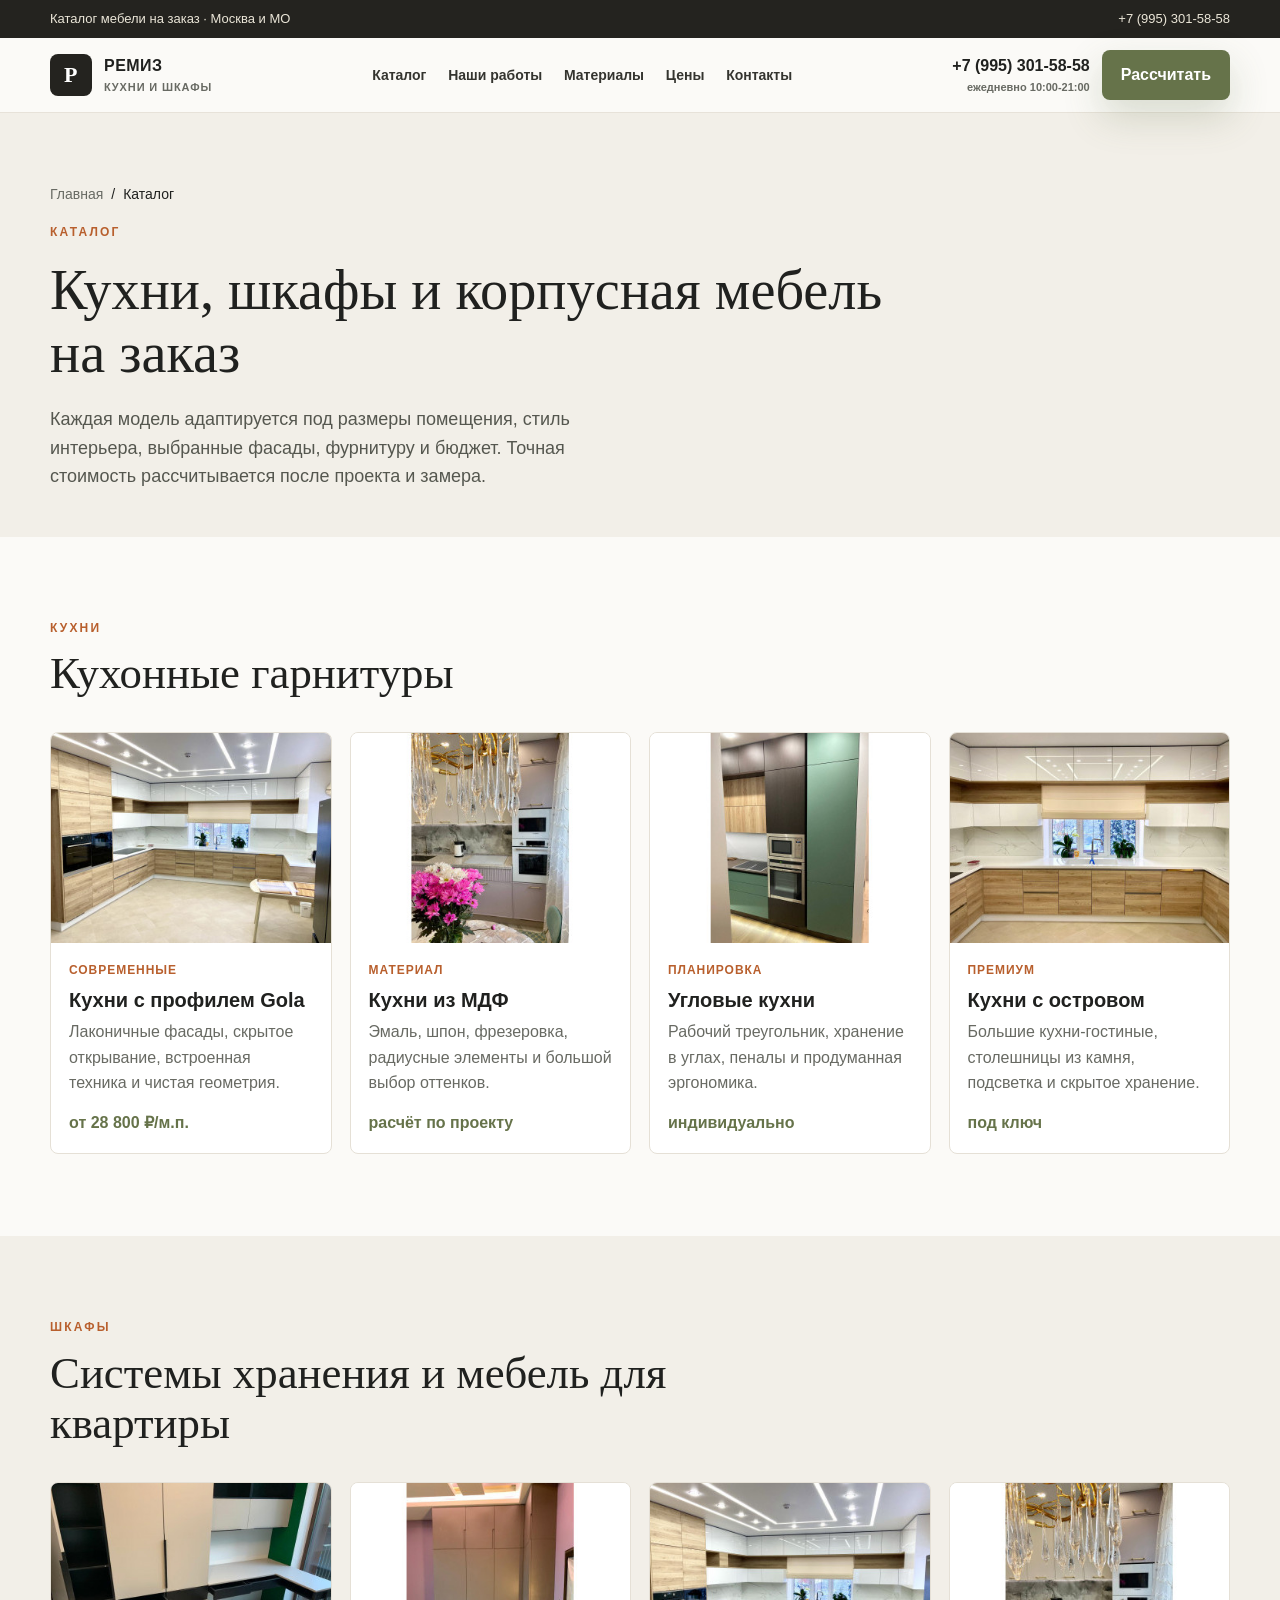
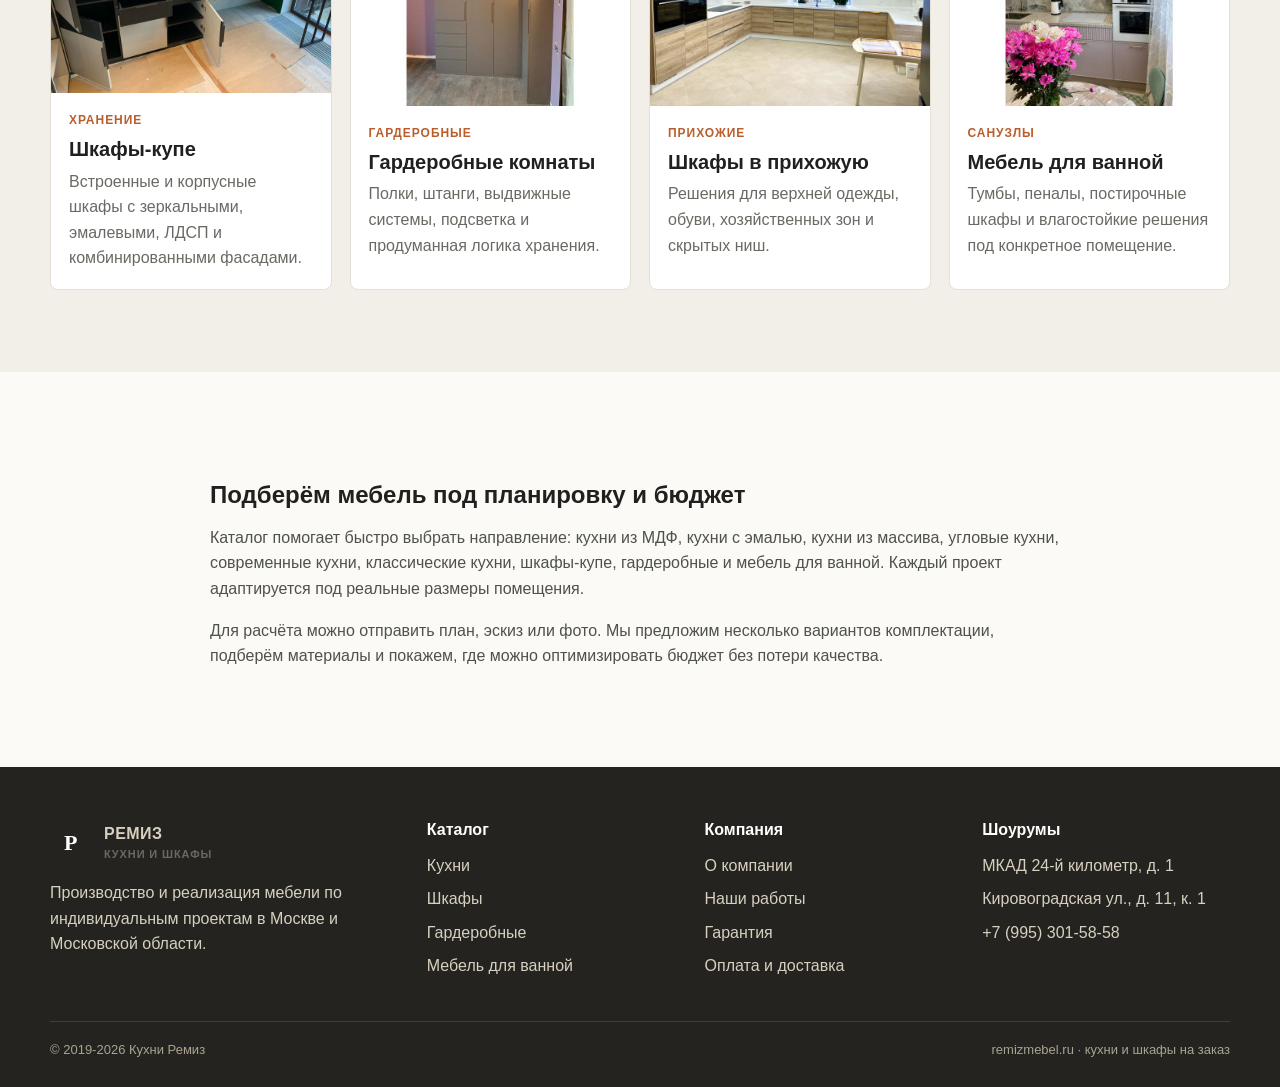
==== commit 4b9f16c6: "Polish footer and conversion blocks" ====
--- a/catalog/index.html
+++ b/catalog/index.html
@@ -11,6 +11,9 @@
   <meta property="og:type" content="website">
   <meta property="og:url" content="https://remizmebel.ru/catalog/">
   <meta property="og:image" content="https://remizmebel.ru/assets/images/projects/real-kitchen-tss-1.jpg">
+  <meta name="theme-color" content="#66734a">
+  <link rel="icon" href="../assets/favicon.svg" type="image/svg+xml">
+  <link rel="manifest" href="../site.webmanifest">
   <script type="application/ld+json">
   {
     "@context": "https://schema.org",
@@ -71,7 +74,20 @@
       </div>
     </section>
   </main>
-  <footer class="footer"><div class="wrap"><div class="footer-bottom"><span>© 2019-2026 Кухни Ремиз</span><span><a href="../">Главная</a> · <a href="kuhni/">Кухни</a> · <a href="shkafy/">Шкафы</a></span></div></div></footer>
+    <footer class="footer">
+    <div class="wrap">
+      <div class="footer-grid">
+        <div>
+          <a class="brand" href="../"><span class="brand-mark">Р</span><span>РЕМИЗ<small>кухни и шкафы</small></span></a>
+          <p>Производство и реализация мебели по индивидуальным проектам в Москве и Московской области.</p>
+        </div>
+        <div><h3>Каталог</h3><ul><li><a href="../catalog/kuhni/">Кухни</a></li><li><a href="../catalog/shkafy/">Шкафы</a></li><li><a href="../catalog/shkafy/">Гардеробные</a></li><li><a href="../catalog/">Мебель для ванной</a></li></ul></div>
+        <div><h3>Компания</h3><ul><li><a href="../o-kompanii/">О компании</a></li><li><a href="../portfolio/">Наши работы</a></li><li><a href="../garantiya/">Гарантия</a></li><li><a href="../oplata-i-dostavka/">Оплата и доставка</a></li></ul></div>
+        <div><h3>Шоурумы</h3><ul><li>МКАД 24-й километр, д. 1</li><li>Кировоградская ул., д. 11, к. 1</li><li><a href="tel:+79953015858">+7 (995) 301-58-58</a></li></ul></div>
+      </div>
+      <div class="footer-bottom"><span>© 2019-2026 Кухни Ремиз</span><span>remizmebel.ru · кухни и шкафы на заказ</span></div>
+    </div>
+  </footer>
   <script src="../assets/js/remiz.js" defer></script>
 </body>
 </html>
--- a/assets/css/remiz.css
+++ b/assets/css/remiz.css
@@ -110,7 +110,7 @@
   display: flex;
   flex: 1;
   justify-content: center;
-  gap: 22px;
+  gap: clamp(12px, 1.7vw, 22px);
   font-size: 14px;
   font-weight: 700;
 }
@@ -255,6 +255,8 @@
   gap: 12px;
   align-items: center;
   margin-top: 28px;
+  width: max-content;
+  max-width: calc(100vw - 72px);
 }
 
 .hero-actions .btn {
@@ -295,6 +297,7 @@
   margin-top: 12px;
   border-radius: 0 0 0 48px;
   box-shadow: var(--shadow);
+  background: var(--soft);
 }
 
 .hero-photo img {
@@ -512,8 +515,8 @@
 
 .calculator {
   display: grid;
-  grid-template-columns: .92fr 1.08fr;
-  gap: 30px;
+  grid-template-columns: .9fr 1.15fr;
+  gap: 34px;
   align-items: stretch;
 }
 
@@ -521,40 +524,45 @@
   border: 1px solid var(--line);
   border-radius: var(--radius);
   background: rgba(255, 255, 255, .64);
-  padding: 30px;
+  padding: 34px;
 }
 
 .calc-panel {
   align-self: center;
   border-radius: var(--radius);
   background: var(--white);
-  padding: 30px;
+  padding: 34px;
   color: var(--ink);
   box-shadow: var(--shadow);
 }
 
+.calc-panel h3 {
+  font-size: 24px;
+}
+
 .calc-row {
   margin-top: 18px;
 }
 
 .calc-row label {
   display: block;
-  margin-bottom: 8px;
-  font-size: 13px;
+  margin-bottom: 10px;
+  font-size: 15px;
   font-weight: 900;
 }
 
 .chips {
   display: flex;
   flex-wrap: wrap;
-  gap: 8px;
+  gap: 10px;
 }
 
 .chip {
   border: 1px solid var(--line);
   border-radius: var(--radius);
   background: var(--paper);
-  padding: 9px 12px;
+  padding: 11px 14px;
+  font-size: 15px;
   font-weight: 800;
   cursor: pointer;
 }
@@ -563,6 +571,7 @@
   border-color: var(--green);
   background: #eef2e4;
   color: var(--green-dark);
+  box-shadow: inset 0 0 0 1px var(--green);
 }
 
 .range-line {
@@ -578,7 +587,7 @@
 .range-line strong {
   display: block;
   color: var(--green);
-  font-size: 28px;
+  font-size: 32px;
   line-height: 1.15;
 }
 
@@ -747,7 +756,7 @@
 }
 
 .form-panel .btn {
-  margin-top: 2px;
+  margin-top: 16px;
 }
 
 .form-panel .btn:disabled {
@@ -909,6 +918,7 @@
     border-radius: var(--radius);
     background: var(--white);
     box-shadow: var(--shadow);
+    overflow: hidden;
   }
 
   .menu.is-open a {
@@ -950,6 +960,33 @@
   }
 }
 
+@media (max-width: 760px) {
+  .nav {
+    min-height: 68px;
+    gap: 14px;
+  }
+
+  .brand {
+    min-width: 0;
+  }
+
+  .brand span:last-child {
+    min-width: 0;
+  }
+
+  .brand small {
+    letter-spacing: .04em;
+  }
+
+  .header-actions {
+    margin-left: auto;
+  }
+
+  .menu.is-open {
+    top: 68px;
+  }
+}
+
 @media (max-width: 640px) {
   .wrap {
     width: min(100% - 28px, 1180px);
@@ -966,11 +1003,39 @@
   }
 
   .hero-grid {
-    padding-top: 34px;
+    gap: 22px;
+    padding-top: 30px;
+  }
+
+  .hero-actions .btn {
+    width: 100%;
+    white-space: normal;
   }
 
   .hero-actions {
-    flex-wrap: wrap;
+    width: 100%;
+    max-width: none;
+  }
+
+  .hero-photo {
+    border-radius: 0 0 0 28px;
+  }
+
+  .hero-photo,
+  .hero-photo img {
+    min-height: 330px;
+  }
+
+  .hero-badge {
+    right: 12px;
+    bottom: 12px;
+    width: calc(100% - 24px);
+    padding: 14px;
+  }
+
+  .breadcrumbs {
+    font-size: 13px;
+    margin-bottom: 14px;
   }
 
   .hero-facts,
@@ -993,3 +1058,28 @@
     padding: 58px 0;
   }
 }
+
+@media (max-width: 420px) {
+  .brand-mark {
+    width: 38px;
+    height: 38px;
+  }
+
+  .brand {
+    gap: 9px;
+  }
+
+  .brand small {
+    font-size: 10px;
+  }
+
+  .burger {
+    width: 40px;
+    height: 40px;
+  }
+
+  .hero-photo,
+  .hero-photo img {
+    min-height: 300px;
+  }
+}
